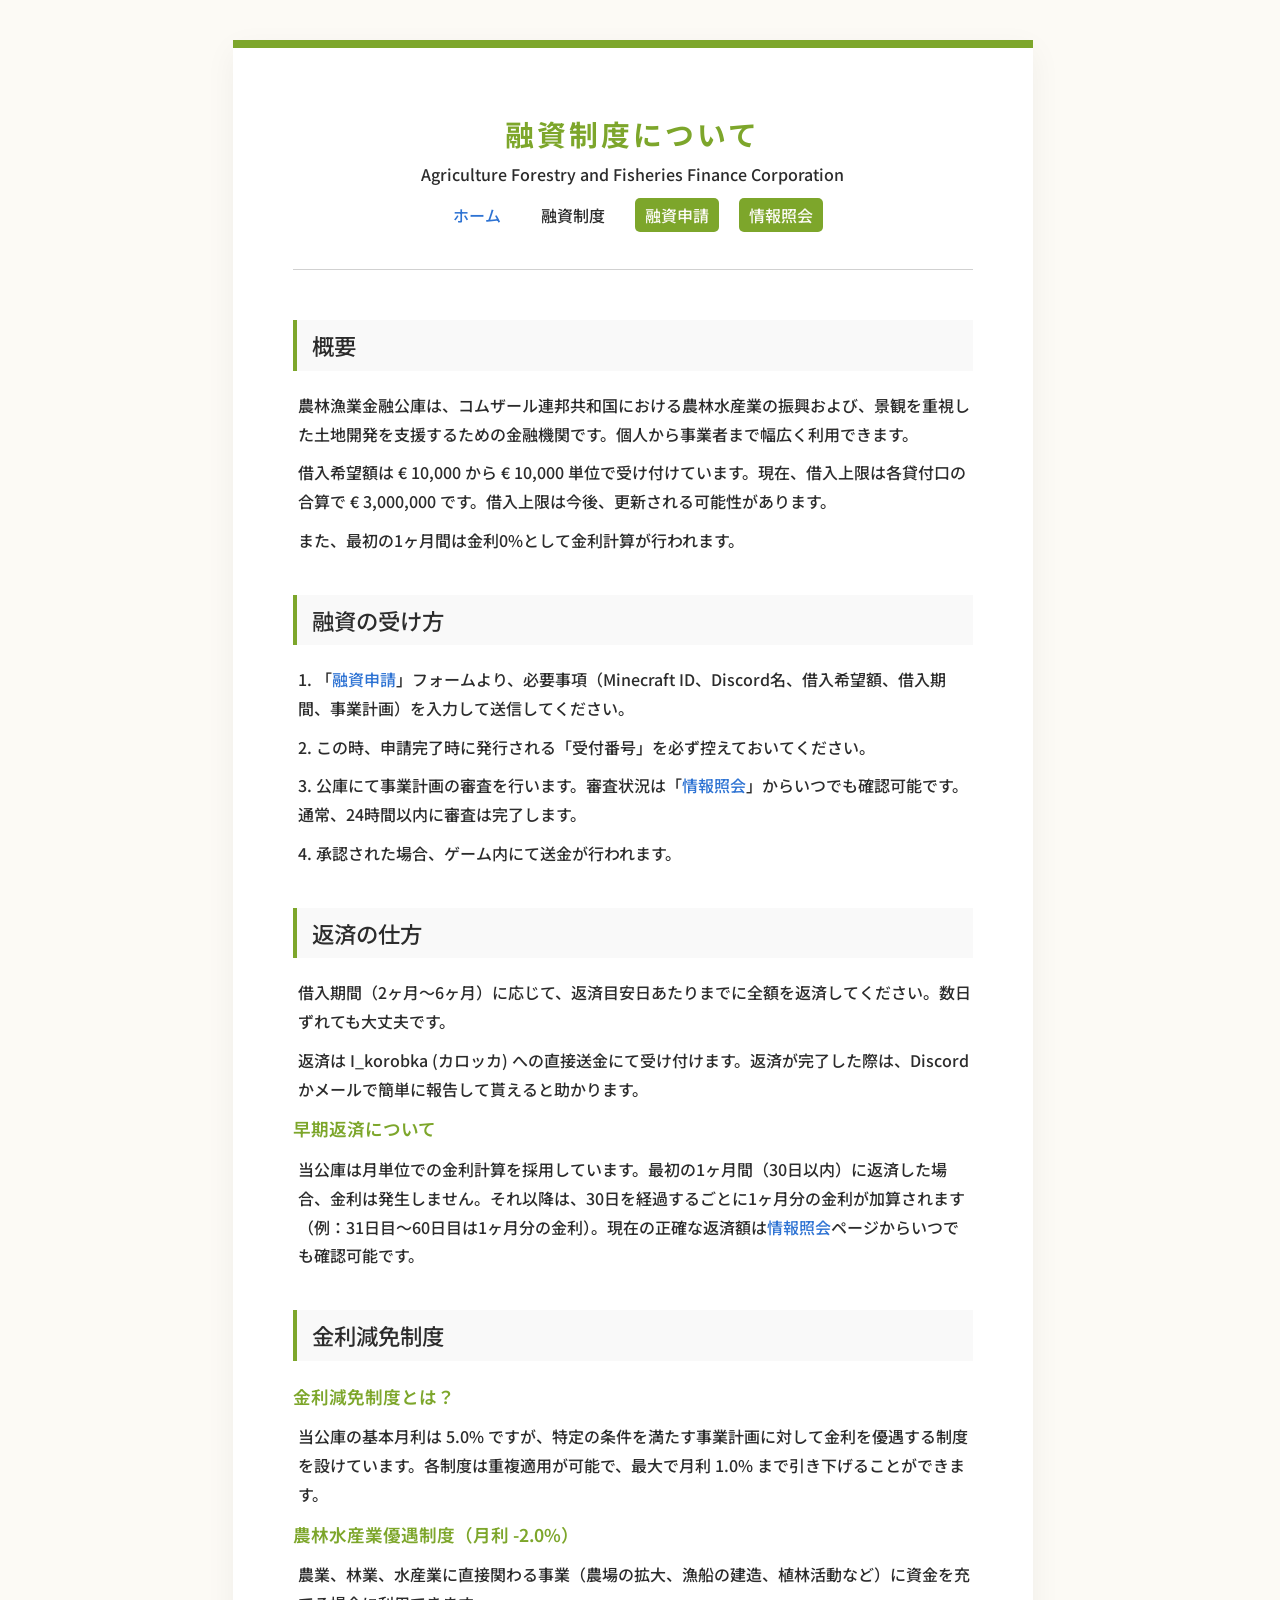
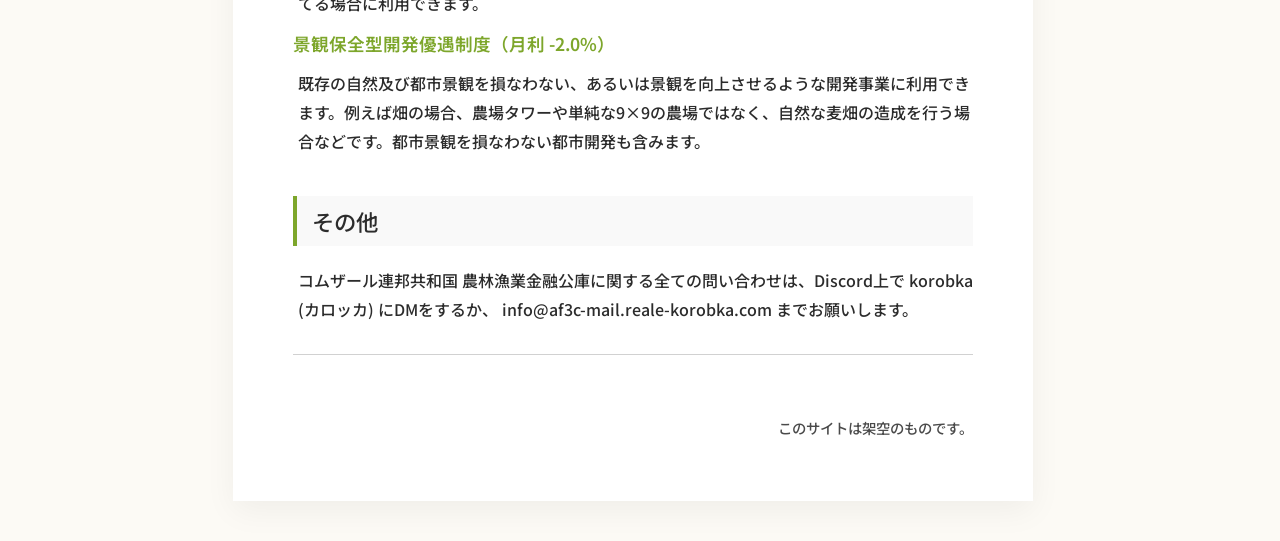
==== pages/description.html @ 3df58ecc "Add repaid status and early-repayment info Support marking loans as repaid and clarify early-repayme" ====
<!DOCTYPE html>
<html lang="ja">
<head>
	<meta charset="UTF-8">
	<meta name="viewport" content="width=device-width, initial-scale=1.0">

	<meta property="og:title" content="融資制度について">
	<meta property="og:description" content="農林漁業金融公庫の融資制度をゆっくり解説">
	<meta property="og:type" content="website">
	<meta property="og:url" content="https://af3c.reale-korobka.com/pages/description.html">
	<meta property="og:image" content="https://data.reale-korobka.com/images/AF3C_logo.png">
	<meta property="og:site_name" content="農林漁業金融公庫">

	<meta name="twitter:card" content="summary_large_image">
	<meta name="twitter:title" content="融資制度について">
	<meta name="twitter:description" content="農林漁業金融公庫の融資制度をゆっくり解説">
	<meta name="twitter:image" content="https://data.reale-korobka.com/images/AF3C_logo.png">
	<meta name="robots" content="noindex, nofollow">

	<link rel="stylesheet" href="../css/reset.css">
	<link rel="stylesheet" href="../css/style.css">
	<link rel="icon" href="https://data.reale-korobka.com/images/AF3C_favicon.png">
	<link rel="preconnect" href="https://fonts.googleapis.com">
	<link rel="preconnect" href="https://fonts.gstatic.com" crossorigin>
	<link href="https://fonts.googleapis.com/css2?family=Noto+Sans+JP:wght@100..900&display=swap" rel="stylesheet">
	<title>融資制度について</title>
</head>
<body>
	<main>
		<header>
			<h1>融資制度について</h1>
			<span class="subtitle">Agriculture Forestry and Fisheries Finance Corporation</span>
			<nav>
				<ul>
					<li><a href="../">ホーム</a></li>
					<li><a href="description.html" class="gerade">融資制度</a></li>
					<li><a href="financing.html" class="borrow">融資申請</a></li>
					<li><a href="inquiry.html" class="borrow">情報照会</a></li>
				</ul>
			</nav>
		</header>
		<article>
			<h2>概要</h2>
			<section>
				<p>農林漁業金融公庫は、コムザール連邦共和国における農林水産業の振興および、景観を重視した土地開発を支援するための金融機関です。個人から事業者まで幅広く利用できます。</p>
				<p>借入希望額は € 10,000 から € 10,000 単位で受け付けています。現在、借入上限は各貸付口の合算で € 3,000,000 です。借入上限は今後、更新される可能性があります。</p>
				<p>また、最初の1ヶ月間は金利0%として金利計算が行われます。</p>
			</section>

			<h2>融資の受け方</h2>
			<section>
				<p>1. 「<a href="financing.html">融資申請</a>」フォームより、必要事項（Minecraft ID、Discord名、借入希望額、借入期間、事業計画）を入力して送信してください。</p>
				<p>2. この時、申請完了時に発行される「受付番号」を必ず控えておいてください。</p>
				<p>3. 公庫にて事業計画の審査を行います。審査状況は「<a href="inquiry.html">情報照会</a>」からいつでも確認可能です。通常、24時間以内に審査は完了します。</p>
				<p>4. 承認された場合、ゲーム内にて送金が行われます。</p>
			</section>

			<h2>返済の仕方</h2>
			<section>
				<p>借入期間（2ヶ月〜6ヶ月）に応じて、返済目安日あたりまでに全額を返済してください。数日ずれても大丈夫です。</p>
				<p>返済は I_korobka (カロッカ) への直接送金にて受け付けます。返済が完了した際は、Discordかメールで簡単に報告して貰えると助かります。</p>
			</section>
			<section>
				<h3>早期返済について</h3>
				<p>当公庫は月単位での金利計算を採用しています。最初の1ヶ月間（30日以内）に返済した場合、金利は発生しません。それ以降は、30日を経過するごとに1ヶ月分の金利が加算されます（例：31日目〜60日目は1ヶ月分の金利）。現在の正確な返済額は<a href="inquiry.html">情報照会</a>ページからいつでも確認可能です。</p>
			</section>

			<h2>金利減免制度</h2>
			<section id="packs">
				<h3>金利減免制度とは？</h3>
				<p>当公庫の基本月利は 5.0% ですが、特定の条件を満たす事業計画に対して金利を優遇する制度を設けています。各制度は重複適用が可能で、最大で月利 1.0% まで引き下げることができます。</p>
			</section>
			<section id="packA">
				<h3>農林水産業優遇制度（月利 -2.0%）</h3>
				<p>農業、林業、水産業に直接関わる事業（農場の拡大、漁船の建造、植林活動など）に資金を充てる場合に利用できます。</p>
			</section>
			<section id="packB">
				<h3>景観保全型開発優遇制度（月利 -2.0%）</h3>
				<p>既存の自然及び都市景観を損なわない、あるいは景観を向上させるような開発事業に利用できます。例えば畑の場合、農場タワーや単純な9×9の農場ではなく、自然な麦畑の造成を行う場合などです。都市景観を損なわない都市開発も含みます。</p>
			</section>

			<h2>その他</h2>
			<section>
				<p>コムザール連邦共和国 農林漁業金融公庫に関する全ての問い合わせは、Discord上で korobka (カロッカ) にDMをするか、 info@af3c-mail.reale-korobka.com までお願いします。</p>
			</section>
		</article>
		<footer>
			このサイトは架空のものです。
		</footer>
	</main>
</body>
---- css/style.css ----
/*
..######...########.##....##.########.########.....###....##......
.##....##..##.......###...##.##.......##.....##...##.##...##......
.##........##.......####..##.##.......##.....##..##...##..##......
.##...####.######...##.##.##.######...########..##.....##.##......
.##....##..##.......##..####.##.......##...##...#########.##......
.##....##..##.......##...###.##.......##....##..##.....##.##......
..######...########.##....##.########.##.....##.##.....##.########
*/

:root {
	--bg-color: #fcfaf5;
	--main-green: #7da62b;
	--text-color: #2c2c2c;
	--link-color: #2e73d3;
	--accent-color: #4a4a4a;
	--border-color: #d1d1d1;
	--danger-color: #ff4d4d;
}

html {
	scroll-behavior: smooth;
	scrollbar-gutter: stable;
}

body {
	background-color: var(--bg-color);
	color: var(--text-color);
	font-family: 'Noto Sans JP', sans-serif;
	line-height: 1.8;
	margin: 0;
	padding: 40px 20px;
	display: flex;
	justify-content: center;
	font-weight: 500;
}

main {
	max-width: 800px;
	width: 100%;
	background: #ffffff;
	padding: 60px;
	box-shadow: 0 10px 30px rgba(0,0,0,0.05);
	border-top: 8px solid var(--main-green);
}

header {
	text-align: center;
	margin-bottom: 50px;
	border-bottom: 1px solid var(--border-color);
	padding-bottom: 30px;
}
header nav ul {
	display: flex;
	justify-content: center;
	padding: 12px 0px 10px;
	position: relative;
}
header nav ul li {
	margin: 0 10px;
}
header nav ul li a {
	padding: 5px 10px;
	border-radius: 5px;
}
header nav ul li a.gerade {
	color: var(--text-color);
}
header nav ul li a.gerade:hover {
	color: var(--text-color);
	text-decoration: none;
}
header nav ul li a.borrow {
	color: var(--bg-color);
	background-color: var(--main-green);
}
header nav ul li a.borrow:hover {
	color: var(--bg-color);
	text-decoration: none;
}
footer {
	margin-top: 60px;
	text-align: right;
	font-size: 0.9rem;
	color: var(--accent-color);
}

h1 {
	font-size: 1.8rem;
	font-weight: 700;
	letter-spacing: 0.1em;
	margin: 0;
	color: var(--main-green);
}


a {
	color: var(--link-color);
}
a:hover {
	text-decoration: underline;
}

img {
	border-radius: 4px;
	width: 100%;
	height: auto;
	display: block;
	border: var(--text-color) 1px;
	margin: 10px 0;
}

article {
	border-bottom: 1px solid var(--border-color);
	padding-bottom: 20px;
	margin-bottom: 50px;
}

article h2 {
	font-size: 1.4rem;
	border-left: 4px solid var(--main-green);
	padding-left: 15px;
	margin-top: 40px;
	margin-bottom: 20px;
	background-color: #f9f9f9;
	padding-top: 5px;
	padding-bottom: 5px;
}

article h3 {
	font-size: 1.1rem;
	font-weight: 600;
	margin-bottom: 10px;
	color: var(--main-green);
}

article p {
	margin: 0 0 10px 0;
	padding-left: 5px;
}

.features {
	display: grid;
	grid-template-columns: repeat(auto-fit, minmax(200px, 1fr));
	gap: 20px;
	margin: 20px 0;
	text-align: center;
}

.feature-card {
	padding: 20px;
	border: 1px solid var(--border-color);
	border-top: 4px solid var(--main-green);
	background-color: #fcfaf5;

	display: flex;
	flex-direction: column;
}

.feature-card h3 {
	color: var(--main-green);
	font-weight: 700;
	margin-bottom: 10px;
	font-size: 1.1rem;
}

.feature-card p {
	font-size: 0.85rem;
	line-height: 1.6;
	color: var(--text-color);
	margin-bottom: 10px;
}

.feature-card img {
	width: 100%;
	height: 200px;
	object-fit: cover;
	margin-top: auto;
}

.text-center { text-align: center; }
.mt-15 { margin-top: 15px; }
.mt-20 { margin-top: 20px; }
.mt-30 { margin-top: 30px; }

.btn-primary-action {
	display: inline-block;
	padding: 12px 25px;
	background-color: var(--accent-color);
	color: white;
	text-decoration: none;
	border-radius: 4px;
	font-weight: bold;
	transition: opacity 0.2s;
}
.btn-primary-action:hover {
	opacity: 0.8;
	text-decoration: none;
}

.discord-btn-large {
	padding: 15px 30px;
	font-size: 1.1rem;
	background-color: #5865F2;
	color: white;
	border: none;
	border-radius: 4px;
	cursor: pointer;
	font-weight: bold;
	transition: background-color 0.2s, transform 0.1s;
}
.discord-btn-large:hover {
	background-color: #4752c4;
}

.loading-box {
	text-align: center;
	padding: 20px;
	font-weight: bold;
}

.loan-card {
	margin-bottom: 25px;
	padding: 0;
	border-radius: 12px;
	text-align: left;
	background: #ffffff;
	border: 1px solid var(--border-color);
	box-shadow: 0 4px 12px rgba(0,0,0,0.05);
	overflow: hidden;
	transition: transform 0.2s ease;
}

.loan-card:hover {
	transform: translateY(-2px);
	box-shadow: 0 6px 16px rgba(0,0,0,0.08);
}

.loan-card.status-approved { border-left: 6px solid #4caf50; }
.loan-card.status-pending  { border-left: 6px solid #ffb300; }
.loan-card.status-rejected { border-left: 6px solid #f44336; }

.loan-card-header {
	padding: 15px 20px;
	background: #fcfcfc;
	border-bottom: 1px solid #eee;
	display: flex;
	justify-content: space-between;
	align-items: center;
	font-weight: bold;
}

.status-badge {
	padding: 4px 12px;
	border-radius: 20px;
	font-size: 0.8rem;
	color: #fff;
}
.status-approved .status-badge { background-color: #4caf50; }
.status-pending .status-badge  { background-color: #ffb300; }
.status-rejected .status-badge { background-color: #f44336; }

.loan-card-no {
	font-family: monospace;
	color: #666;
	font-size: 0.85rem;
}

.loan-card-body {
	padding: 20px;
}

.loan-card-grid {
	display: grid;
	grid-template-columns: repeat(auto-fit, minmax(130px, 1fr));
	gap: 15px;
	margin-bottom: 15px;
}

.loan-card-item {
	margin: 0;
}

.loan-card-item strong {
	display: block;
	font-size: 0.75rem;
	color: #888;
	text-transform: uppercase;
	margin-bottom: 4px;
}

.loan-card-value {
	font-size: 1.1rem;
	font-weight: 700;
	color: var(--text-color);
}

.loan-card-value.amount { color: var(--main-green); }
.loan-card-value.total { color: #a52a2a; }

.loan-card-plan {
	margin-top: 15px;
	padding-top: 15px;
	border-top: 1px dashed #eee;
	font-size: 0.85rem;
	color: #555;
	line-height: 1.6;
}

.loan-card-plan strong {
	color: var(--text-color);
}

.status-approved, .status-pending, .status-rejected, .status-none {
	padding: 20px;
	border-radius: 8px;
	text-align: left;
}

.status-none {
	text-align: center;
}

.loan-card.status-repaid { border-left: 6px solid #2196f3; }
.status-repaid .status-badge { background-color: #2196f3; }
.status-repaid {
	background: #e3f2fd;
	border: 2px solid #2196f3;
	color: #1565c0;
}

/*
.########..#######..########..##.....##
.##.......##.....##.##.....##.###...###
.##.......##.....##.##.....##.####.####
.######...##.....##.########..##.###.##
.##.......##.....##.##...##...##.....##
.##.......##.....##.##....##..##.....##
.##........#######..##.....##.##.....##
*/

#koko-form {
	margin-top: 30px;
	padding: 30px;
	border: 1px solid var(--border-color);
	background-color: #f9fbf2;
	border-radius: 8px;
}

#koko-form h2 {
	font-size: 1.4rem;
	color: var(--main-green);
	margin-bottom: 25px;
	text-align: center;
	border-bottom: 2px solid var(--main-green);
	padding-bottom: 10px;
}

.form-group {
	margin-bottom: 20px;
}

.form-group label {
	display: block;
	font-weight: 700;
	margin-bottom: 8px;
	font-size: 0.95rem;
}

#loanForm input:not([type="checkbox"]),
#loanForm select,
#loanForm textarea {
	width: 100%;
	padding: 12px;
	border: 1px solid var(--border-color);
	border-radius: 4px;
	box-sizing: border-box;
	font-family: inherit;
	font-size: 1rem;
	transition: border-color 0.2s;
	display: block;
}

.checkbox-group label {
	display: flex;
	align-items: center;
	gap: 10px;
	cursor: pointer;
	margin-bottom: 10px;
	font-weight: 500;
	background: none;
	padding: 0;
}

.checkbox-group input[type="checkbox"] {
	width: 18px;
	height: 18px;
	margin: 0;
	cursor: pointer;
}

#loanForm input:focus,
#loanForm select:focus,
#loanForm textarea:focus {
	outline: none;
	border-color: var(--main-green);
	box-shadow: 0 0 0 3px rgba(125, 166, 43, 0.1);
}

#loanForm textarea {
	height: 150px;
	resize: vertical;
}

#loanForm button {
	width: 100%;
	padding: 15px;
	background-color: var(--main-green);
	color: white;
	border: none;
	border-radius: 4px;
	font-size: 1.1rem;
	font-weight: 700;
	cursor: pointer;
	transition: background-color 0.2s, transform 0.1s;
}

#loanForm button:hover {
	background-color: #6a8e24;
}

#loanForm button:active {
	transform: translateY(1px);
}

#loanForm button:disabled {
	background-color: #ccc;
	cursor: not-allowed;
}

#repayment-preview {
	background: #fff;
	border: 2px dashed var(--main-green);
	padding: 20px;
	margin-bottom: 25px;
	border-radius: 4px;
}

#repayment-preview p {
	margin: 5px 0;
	font-size: 0.9rem;
	color: var(--accent-color);
}

#repayment-preview span {
	font-weight: 700;
	color: var(--text-color);
}

.total-amount {
	margin-top: 10px;
	font-size: 1.2rem;
	font-weight: 700;
	color: #a52a2a;
	border-top: 1px solid var(--border-color);
	padding-top: 10px;
}

.checkbox-group {
	background: #f0f4e8;
	padding: 10px;
	border-radius: 4px;
	font-size: 0.9rem;
}

#submit-success {
	display: none;
	margin-top: 20px;
	padding: 20px;
	border: 2px solid var(--main-green);
	background: #f0f4e8;
	border-radius: 8px;
	text-align: center;
}

#submit-success h3 {
	color: var(--main-green);
	font-weight: bold;
	margin-bottom: 10px;
}

#submit-success p {
	font-size: 0.9rem;
	margin-bottom: 10px;
}

#result-no {
	font-size: 1.5rem;
	font-weight: bold;
	color: #333;
	background: #fff;
	padding: 10px;
	border-radius: 4px;
	margin-bottom: 15px;
	border: 1px solid var(--border-color);
}

.copy-btn {
	padding: 8px 15px;
	font-size: 0.9rem;
	background: #666;
	color: #fff;
	border: none;
	border-radius: 4px;
	cursor: pointer;
	margin-bottom: 15px;
}

input:invalid:not(:placeholder-shown),
textarea:invalid:not(:placeholder-shown),
select:invalid:not(:placeholder-shown) {
	border: 2px solid var(--danger-color);
	background-color: #fff5f5;
}

.show-errors input:invalid,
.show-errors textarea:invalid {
	border: 2px solid var(--danger-color);
}

.error-text {
	color: var(--danger-color);
	font-size: 0.85rem;
	margin-top: 5px;
	font-weight: bold;
	display: none;
}

input:invalid:not(:placeholder-shown) ~ .error-text {
	display: block;
}

.form-group label span.note {
	font-size: 0.85rem;
	font-weight: normal;
	color: #666;
}

#repayment-preview span.note {
	font-size: 0.85rem;
	font-weight: normal;
	color: #666;
}

#loanForm #discord-login-section p {
	font-size: 0.9rem;
	margin-bottom: 10px;
}

#loanForm #discordLoginBtn {
	padding: 10px 20px;
	background-color: #5865F2;
	font-size: 1rem;
	width: auto;
}

#loanForm #discordLoginBtn:hover {
	background-color: #4752c4;
}

#discord-info-section {
	display: none;
}

#display-discord-name {
	font-weight: bold;
	color: #5865F2;
}

/*
.####.##....##..#######..##.....##.####.########..##....##
..##..###...##.##.....##.##.....##..##..##.....##..##..##.
..##..####..##.##.....##.##.....##..##..##.....##...####..
..##..##.##.##.##.....##.##.....##..##..########.....##...
..##..##..####.##..##.##.##.....##..##..##...##......##...
..##..##...###.##....##..##.....##..##..##....##.....##...
.####.##....##..#####.##..#######..####.##.....##....##...
*/

#status-check {
	margin-top: 50px;
	padding: 30px;
	background: #fff;
	border: 2px solid var(--border-color);
	border-radius: 8px;
}

#status-check h2 {
	color: var(--accent-color);
	text-align: center;
	border-bottom: 2px solid var(--border-color);
	padding-bottom: 10px;
}

#status-check p {
	text-align: center;
	font-size: 0.9rem;
	margin-bottom: 20px;
}

.status-form-group {
	display: flex;
	gap: 10px;
	justify-content: center;
	margin-bottom: 20px;
}

#checkNo {
	padding: 10px;
	width: 60%;
	font-size: 1rem;
	border: 1px solid #ccc;
	border-radius: 4px;
}

.status-btn {
	padding: 10px 20px;
	background: var(--accent-color);
	color: #fff;
	border: none;
	border-radius: 4px;
	cursor: pointer;
	font-weight: bold;
}

#status-result {
	display: none;
	padding: 15px;
	border-radius: 4px;
	text-align: center;
	font-weight: bold;
	font-size: 1.1rem;
}

.status-detail {
	font-size: 0.9rem;
	font-weight: normal;
}

.status-approved {
	background: #e8f5e9;
	border: 2px solid #4caf50;
	color: #2e7d32;
}

.status-pending {
	background: #fff8e1;
	border: 2px solid #ffb300;
	color: #ff8f00;
}

.status-rejected {
	background: #ffebee;
	border: 2px solid #f44336;
	color: #c62828;
}

.status-none {
	background: #f5f5f5;
	border: 2px solid #9e9e9e;
	color: #616161;
}

/*
.##.....##.########.########..####....###...
.###...###.##.......##.....##..##....##.##..
.####.####.##.......##.....##..##...##...##.
.##.###.##.######...##.....##..##..##.....##
.##.....##.##.......##.....##..##..#########
.##.....##.##.......##.....##..##..##.....##
.##.....##.########.########..####.##.....##
*/

@media (max-width: 768px) {
	body {
		padding: 20px 10px;
	}
	main {
		padding: 40px 20px;
	}
	.status-form-group {
		flex-direction: column;
		align-items: stretch;
	}
	#checkNo {
		width: 100%;
		margin-bottom: 5px;
	}
}

@media (max-width: 480px) {
	body {
		padding: 0;
	}
	main {
		padding: 30px 15px;
		border-top-width: 5px;
		border-radius: 0;
		box-shadow: none;
	}

	h1 {
		font-size: 1.3rem;
	}
	header .subtitle {
		font-size: 0.65rem;
		display: block;
		line-height: 1.2;
		margin-top: 5px;
	}

	header nav ul {
		display: grid;
		grid-template-columns: 1fr 1fr;
		gap: 8px;
		padding: 15px 0 0;
	}
	header nav ul li {
		margin: 0;
	}
	header nav ul li a {
		padding: 10px 5px;
		background: #f9f9f9;
		border-radius: 6px;
		display: block;
		text-align: center;
		font-size: 0.85rem;
		border: 1px solid var(--border-color);
	}
	header nav ul li a.borrow {
		border: 1px solid var(--main-green);
	}

	article h2, #koko-form h2 {
		font-size: 1.2rem;
	}
	article h3 {
		font-size: 1rem;
	}

	#koko-form {
		padding: 20px 15px;
		margin-top: 20px;
	}
	#loanForm input:not([type="checkbox"]),
	#loanForm select,
	#loanForm textarea {
		padding: 10px;
		font-size: 16px;
	}

	.checkbox-group label {
		align-items: flex-start;
	}
	.checkbox-group input[type="checkbox"] {
		margin-top: 4px;
	}

	#repayment-preview {
		padding: 15px;
	}
	#loanForm button {
		padding: 15px;
		font-size: 1rem;
	}

	#status-check {
		padding: 20px 15px;
		margin-top: 30px;
	}
}
@media (max-width: 768px) {
	main {
		padding: 40px 20px;
	}

	.loan-card-header {
		flex-direction: column;
		align-items: flex-start;
		gap: 8px;
	}

	.loan-card-no {
		font-size: 0.75rem;
		margin-top: 0;
	}
}

@media (max-width: 480px) {
	main {
		padding: 25px 12px;
	}

	h1 {
		font-size: 1.2rem;
	}

	.discord-btn-large, #loanForm button {
		padding: 12px 15px;
		font-size: 0.95rem;
		width: 100%;
	}

	#status-check {
		padding: 15px 10px;
	}

	.loan-card-grid {
		grid-template-columns: 1fr;
		gap: 10px;
	}

	.loan-card-item strong {
		font-size: 0.7rem;
	}

	.loan-card-value {
		font-size: 1rem;
	}

	.loan-card-plan {
		word-break: break-all;
	}
}
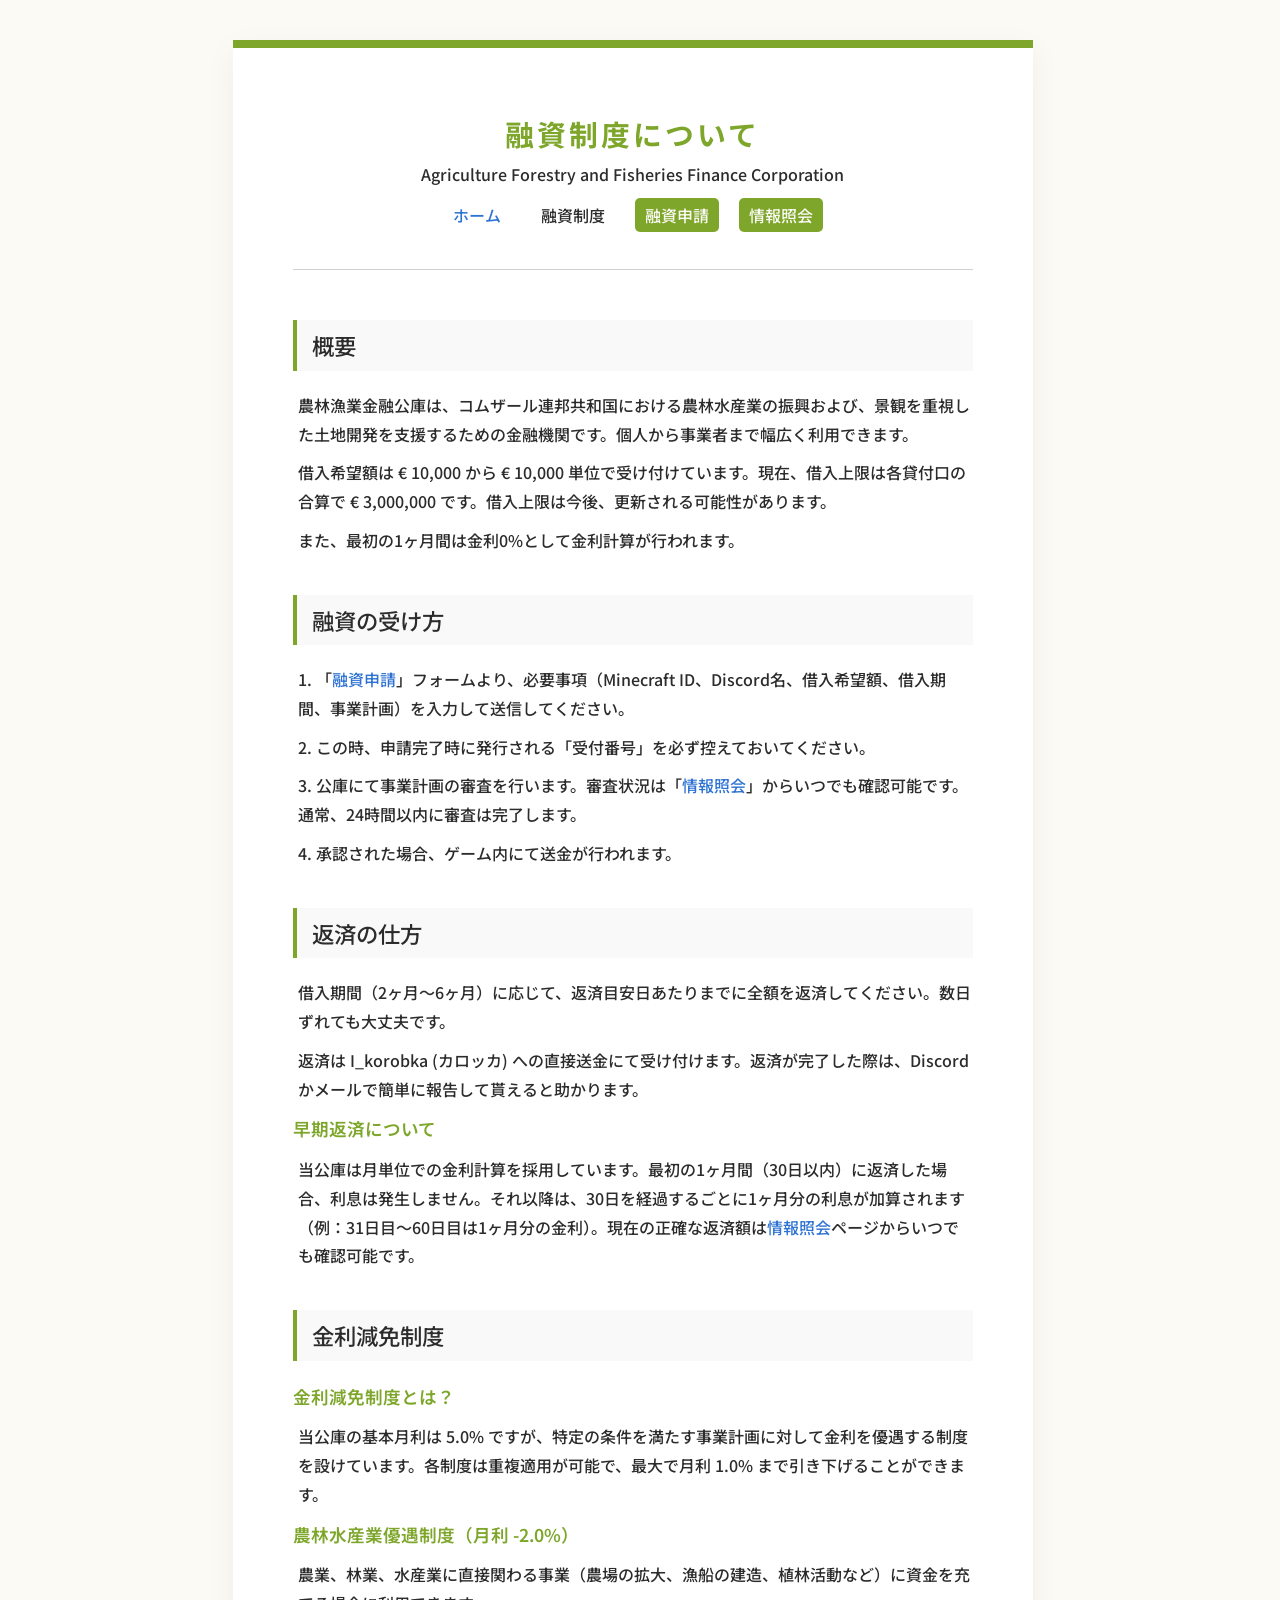
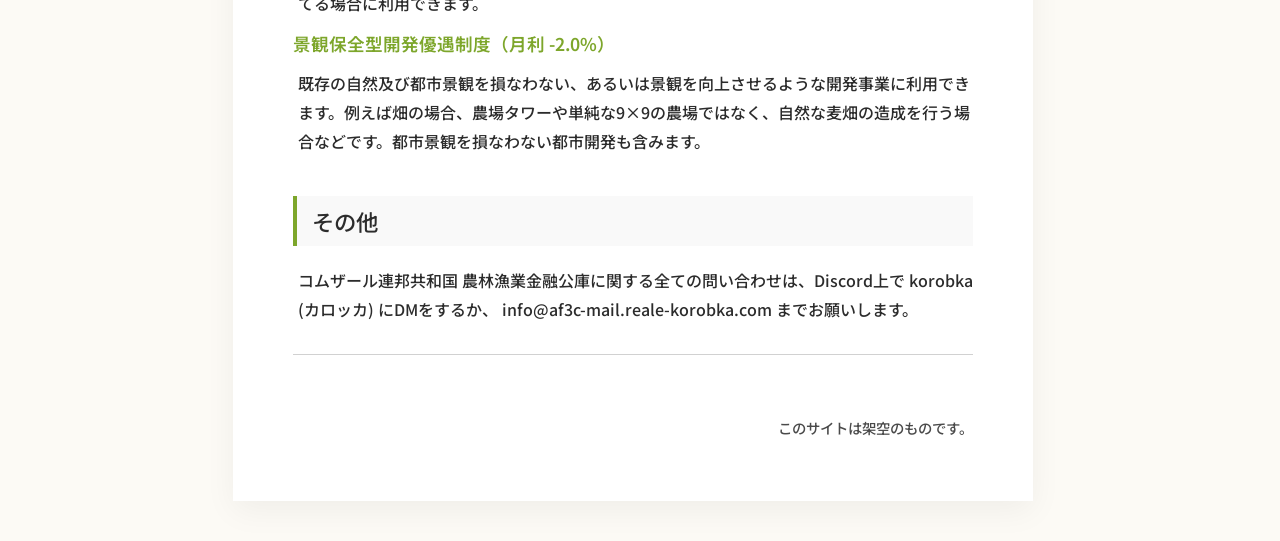
==== commit 843a3024: "Update description.html" ====
--- a/pages/description.html
+++ b/pages/description.html
@@ -62,7 +62,7 @@
 			</section>
 			<section>
 				<h3>早期返済について</h3>
-				<p>当公庫は月単位での金利計算を採用しています。最初の1ヶ月間（30日以内）に返済した場合、金利は発生しません。それ以降は、30日を経過するごとに1ヶ月分の金利が加算されます（例：31日目〜60日目は1ヶ月分の金利）。現在の正確な返済額は<a href="inquiry.html">情報照会</a>ページからいつでも確認可能です。</p>
+				<p>当公庫は月単位での金利計算を採用しています。最初の1ヶ月間（30日以内）に返済した場合、利息は発生しません。それ以降は、30日を経過するごとに1ヶ月分の利息が加算されます（例：31日目〜60日目は1ヶ月分の金利）。現在の正確な返済額は<a href="inquiry.html">情報照会</a>ページからいつでも確認可能です。</p>
 			</section>
 
 			<h2>金利減免制度</h2>
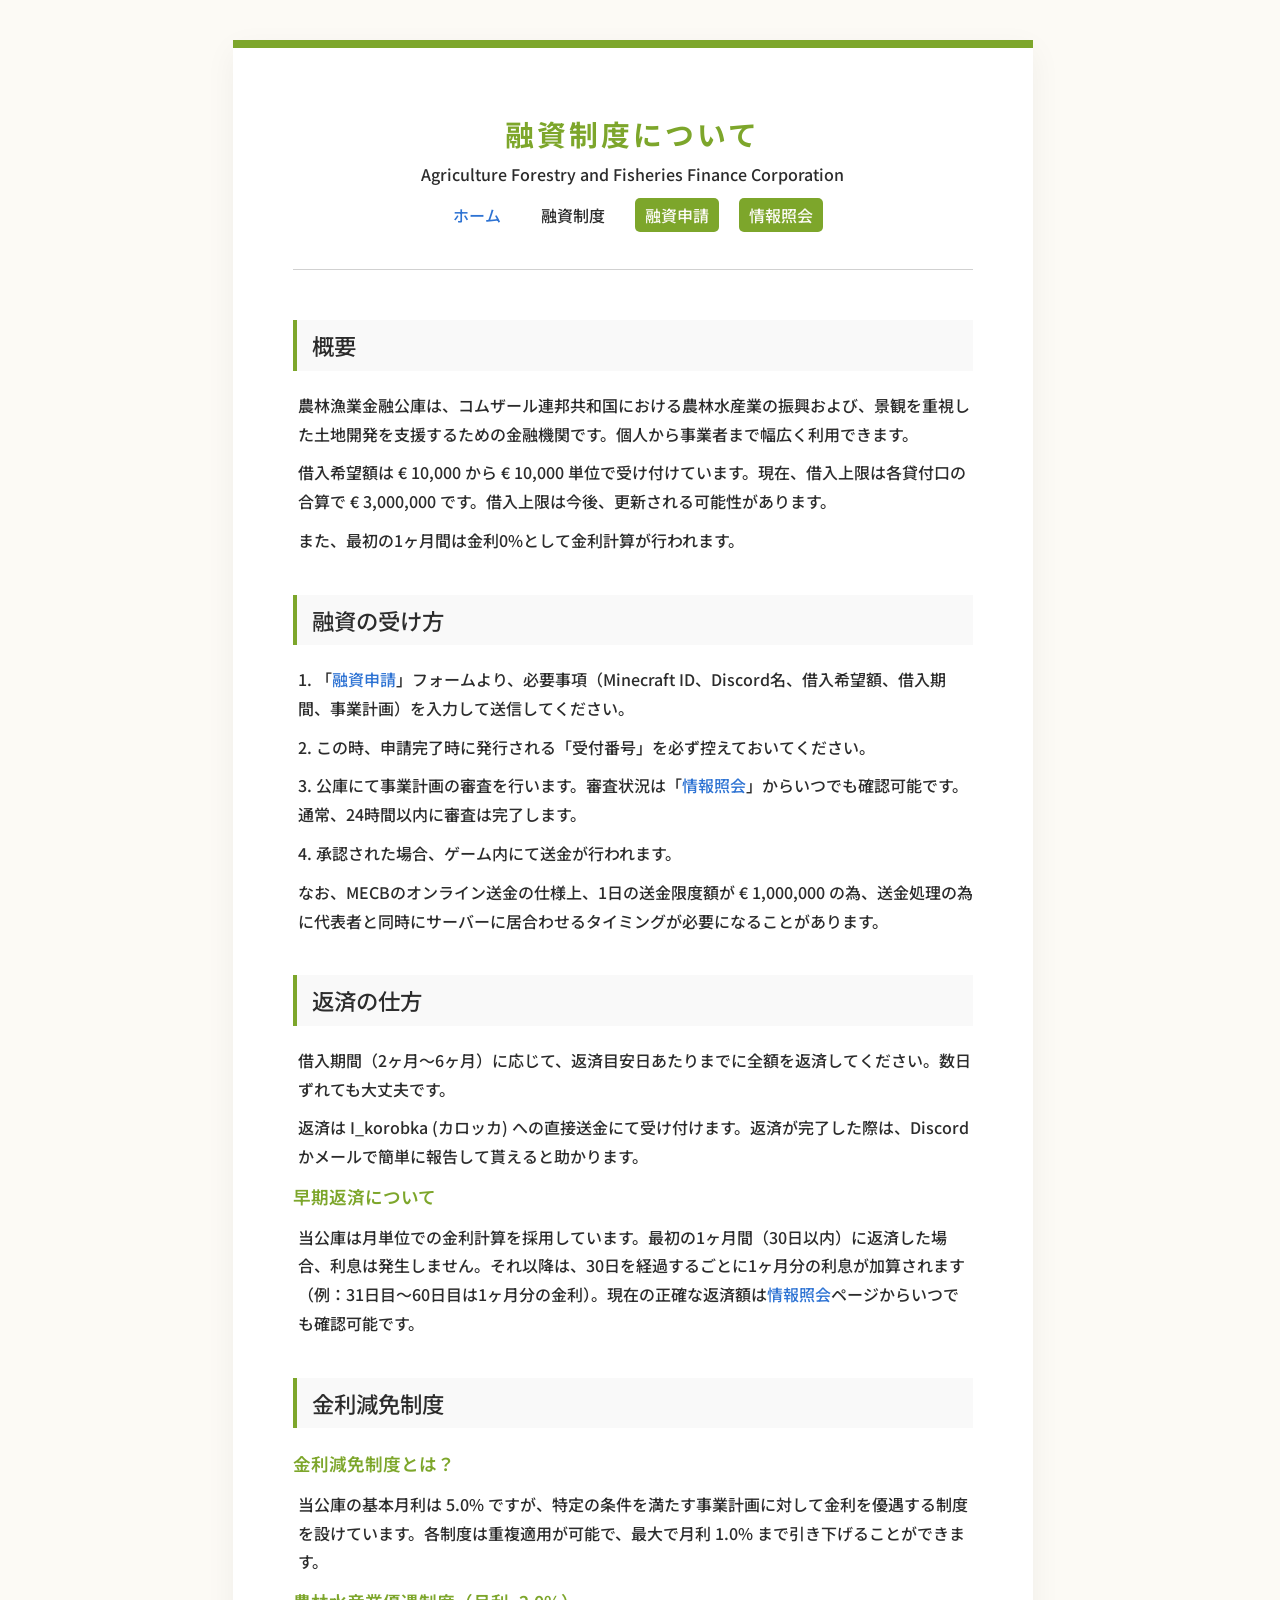
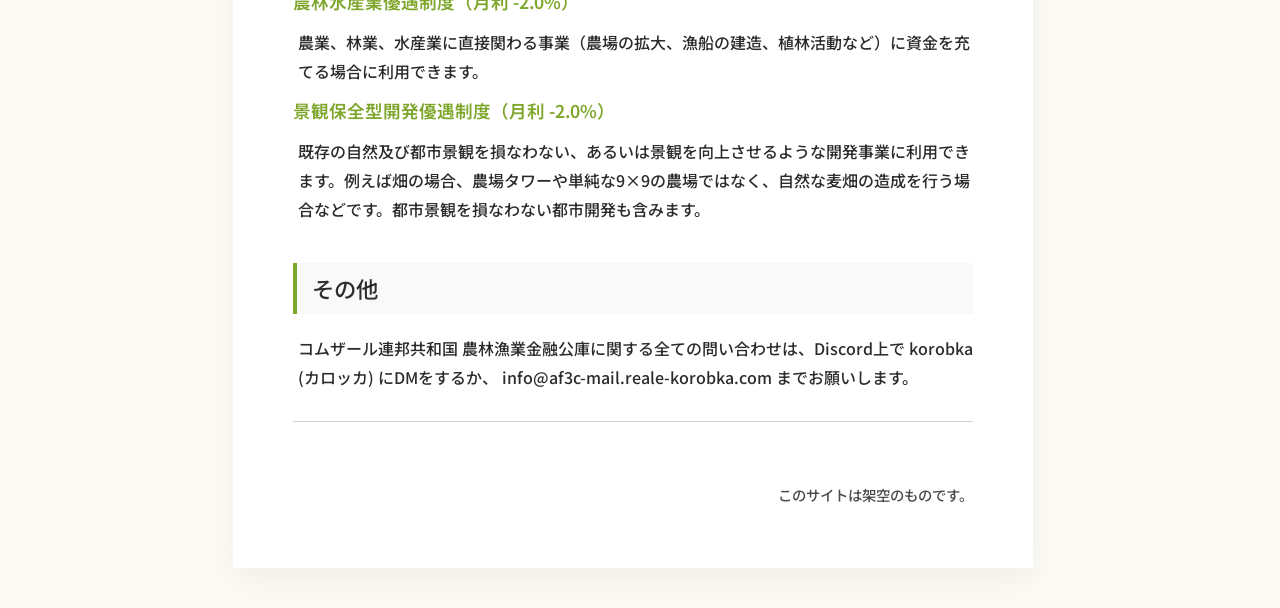
==== commit 46af29fe: "Add note about transfer timing and limits Add user notices about MECB online transfer constraints. p" ====
--- a/pages/description.html
+++ b/pages/description.html
@@ -53,6 +53,7 @@
 				<p>2. この時、申請完了時に発行される「受付番号」を必ず控えておいてください。</p>
 				<p>3. 公庫にて事業計画の審査を行います。審査状況は「<a href="inquiry.html">情報照会</a>」からいつでも確認可能です。通常、24時間以内に審査は完了します。</p>
 				<p>4. 承認された場合、ゲーム内にて送金が行われます。</p>
+				<p>なお、MECBのオンライン送金の仕様上、1日の送金限度額が € 1,000,000 の為、送金処理の為に代表者と同時にサーバーに居合わせるタイミングが必要になることがあります。</p>
 			</section>
 
 			<h2>返済の仕方</h2>
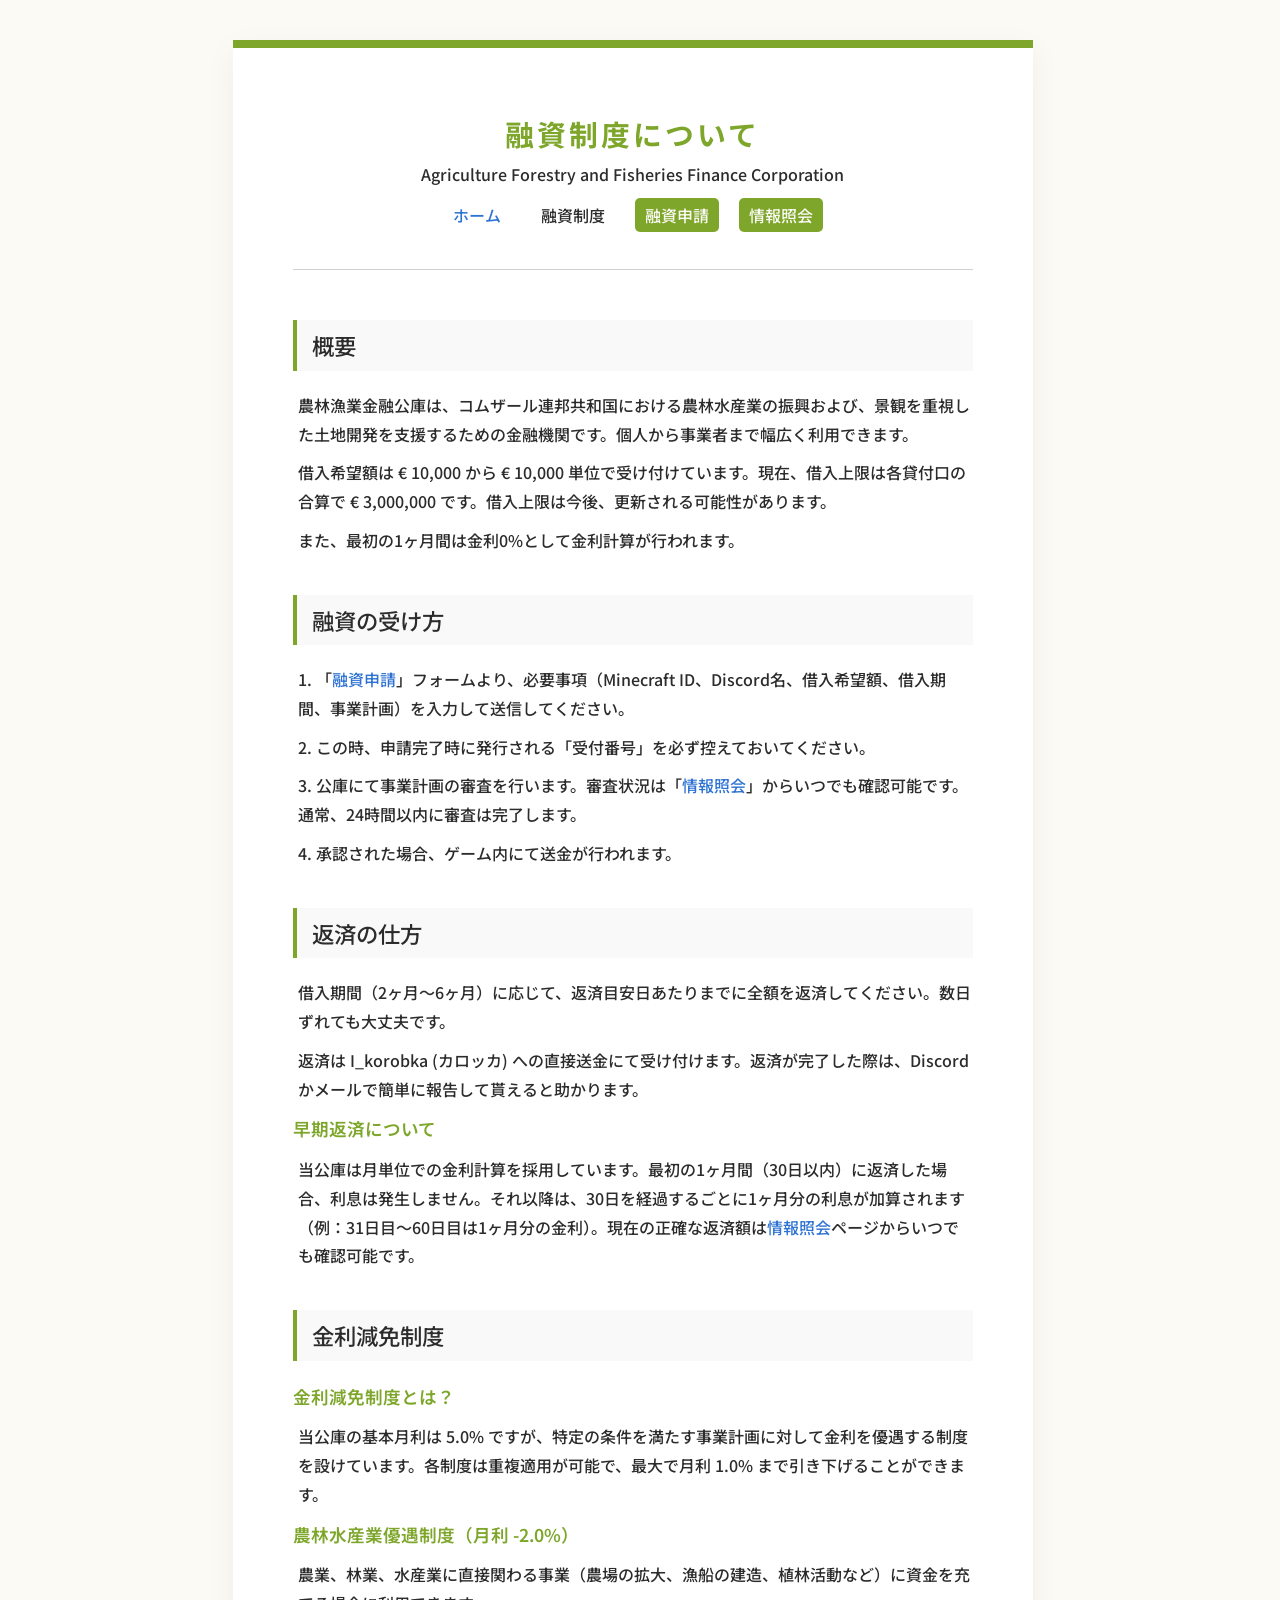
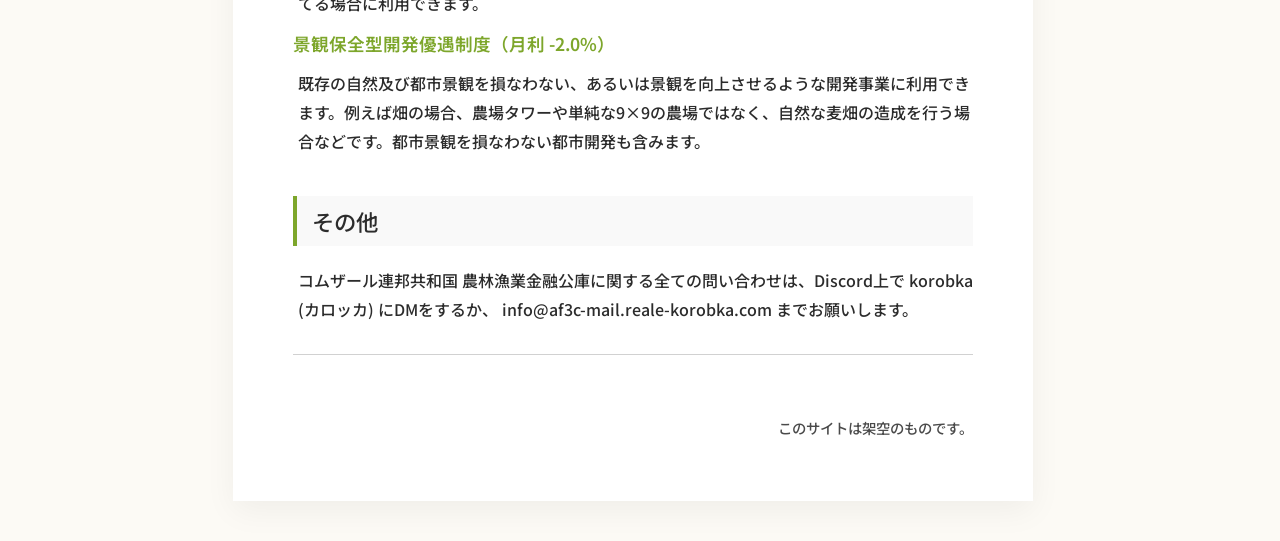
==== commit 537b137f: "Remove notice about representative being online Remove references that users and their representativ" ====
--- a/pages/description.html
+++ b/pages/description.html
@@ -53,7 +53,6 @@
 				<p>2. この時、申請完了時に発行される「受付番号」を必ず控えておいてください。</p>
 				<p>3. 公庫にて事業計画の審査を行います。審査状況は「<a href="inquiry.html">情報照会</a>」からいつでも確認可能です。通常、24時間以内に審査は完了します。</p>
 				<p>4. 承認された場合、ゲーム内にて送金が行われます。</p>
-				<p>なお、MECBのオンライン送金の仕様上、1日の送金限度額が € 1,000,000 の為、送金処理の為に代表者と同時にサーバーに居合わせるタイミングが必要になることがあります。</p>
 			</section>
 
 			<h2>返済の仕方</h2>
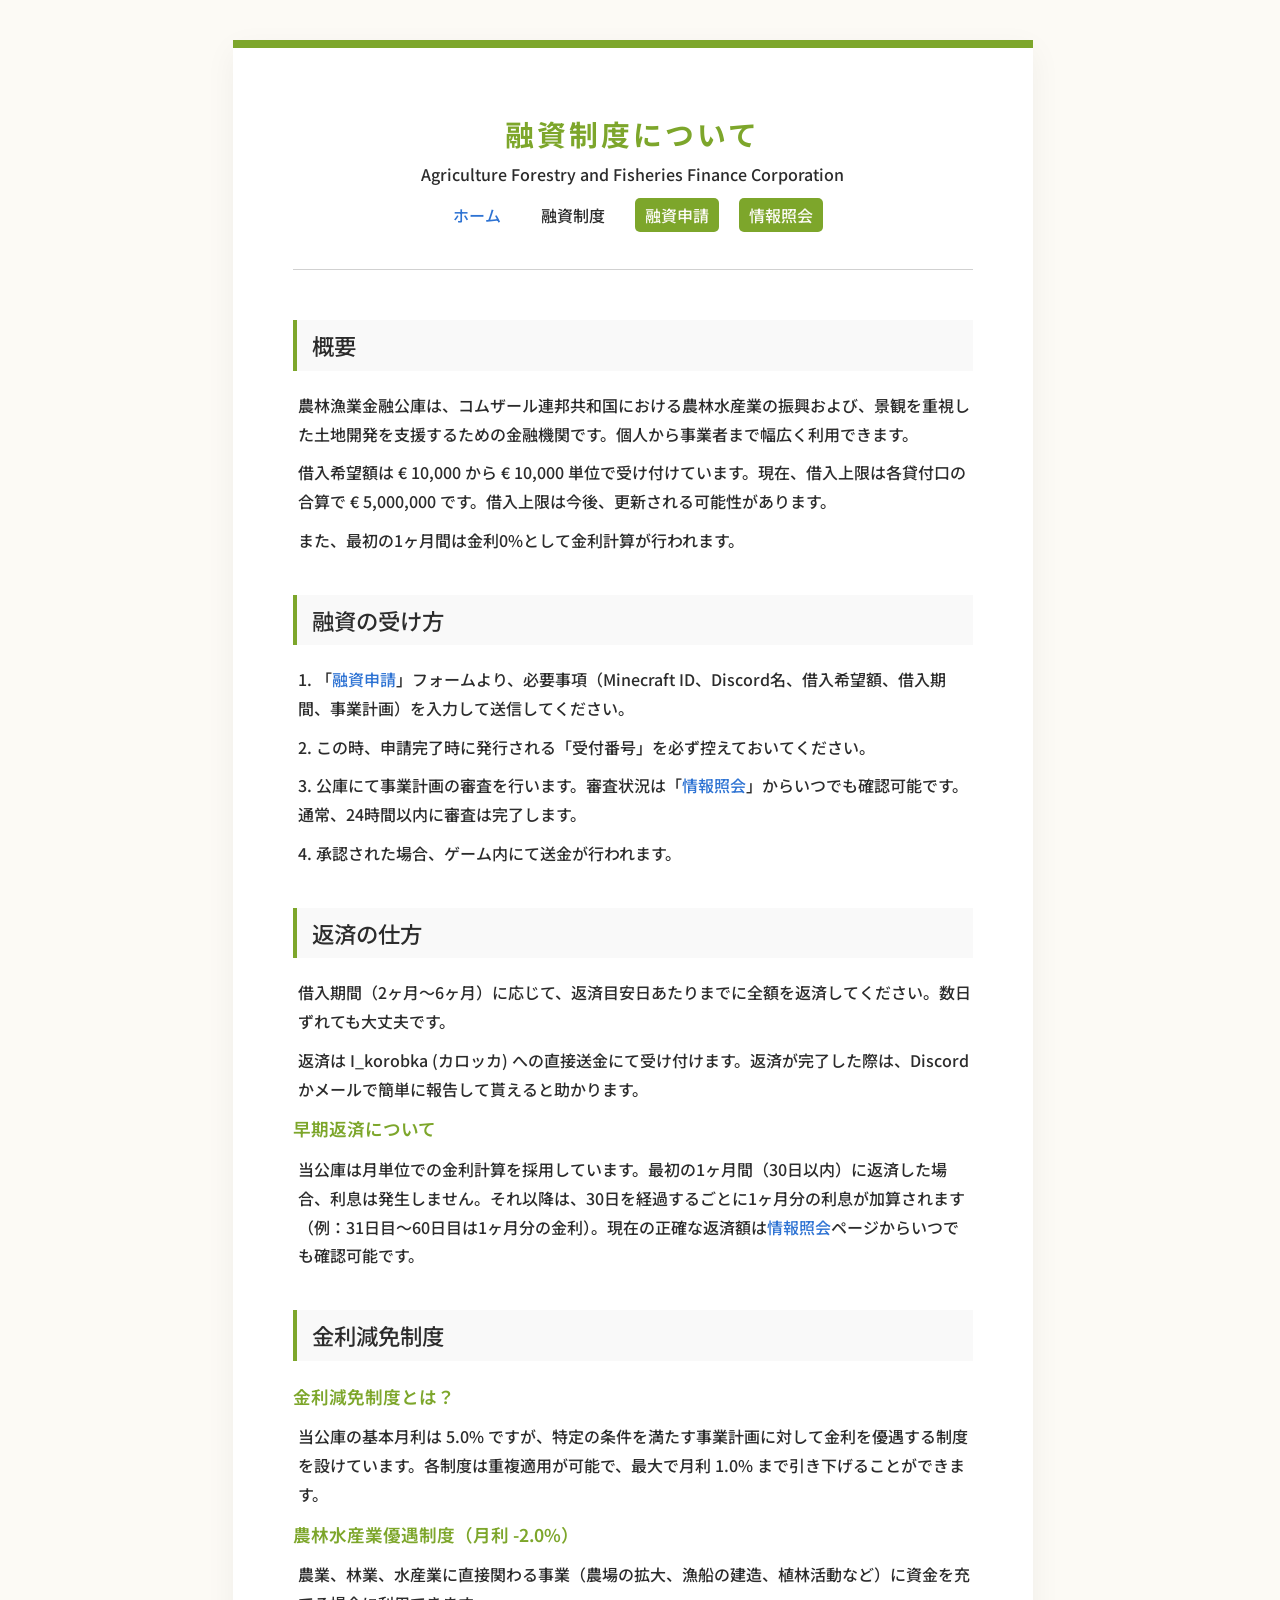
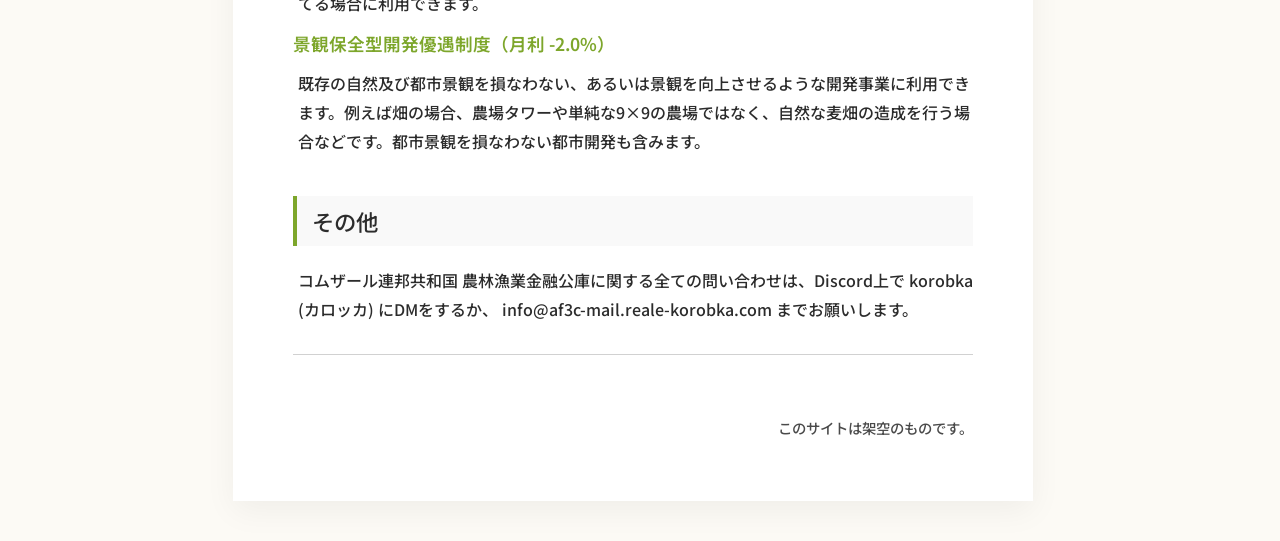
==== commit 5dac03ff: "Increase loan cap to €5,000,000 Update loan limit references and validation to reflect a new maximum" ====
--- a/pages/description.html
+++ b/pages/description.html
@@ -43,7 +43,7 @@
 			<h2>概要</h2>
 			<section>
 				<p>農林漁業金融公庫は、コムザール連邦共和国における農林水産業の振興および、景観を重視した土地開発を支援するための金融機関です。個人から事業者まで幅広く利用できます。</p>
-				<p>借入希望額は € 10,000 から € 10,000 単位で受け付けています。現在、借入上限は各貸付口の合算で € 3,000,000 です。借入上限は今後、更新される可能性があります。</p>
+				<p>借入希望額は € 10,000 から € 10,000 単位で受け付けています。現在、借入上限は各貸付口の合算で € 5,000,000 です。借入上限は今後、更新される可能性があります。</p>
 				<p>また、最初の1ヶ月間は金利0%として金利計算が行われます。</p>
 			</section>
 
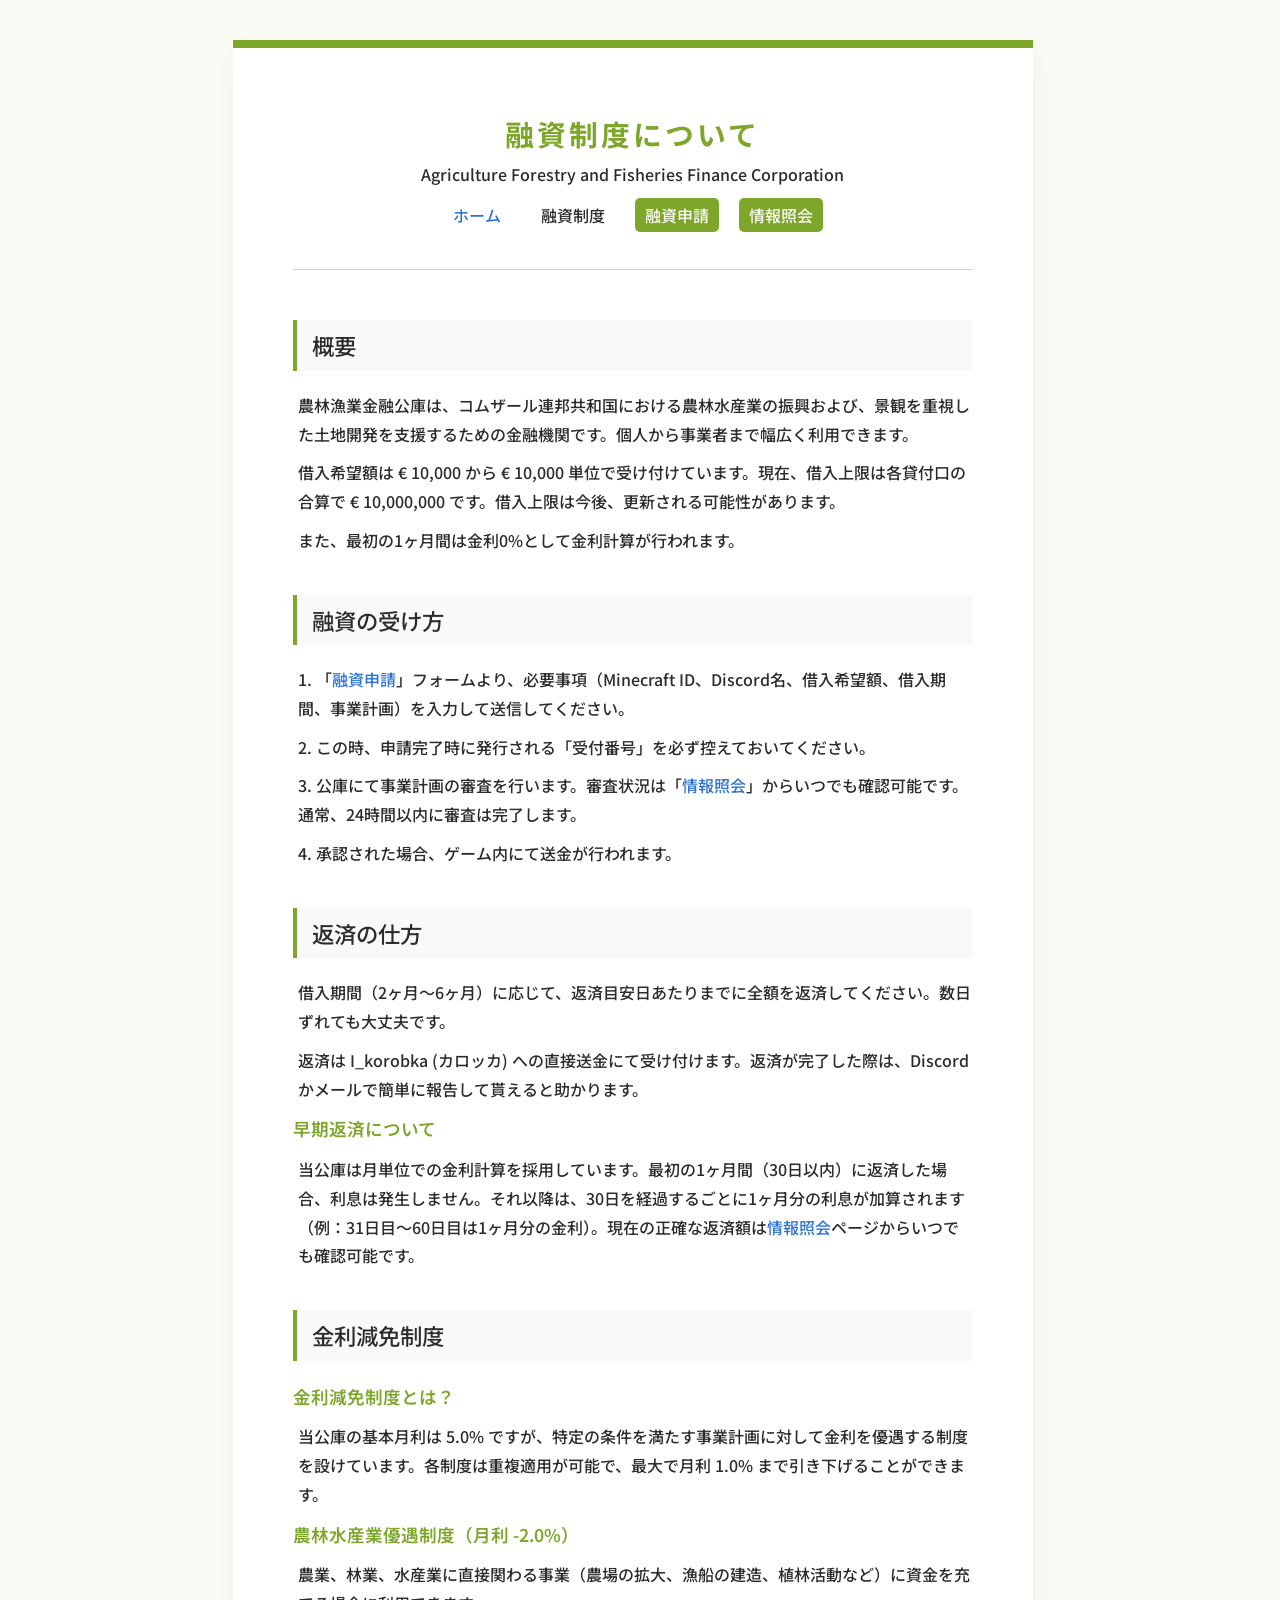
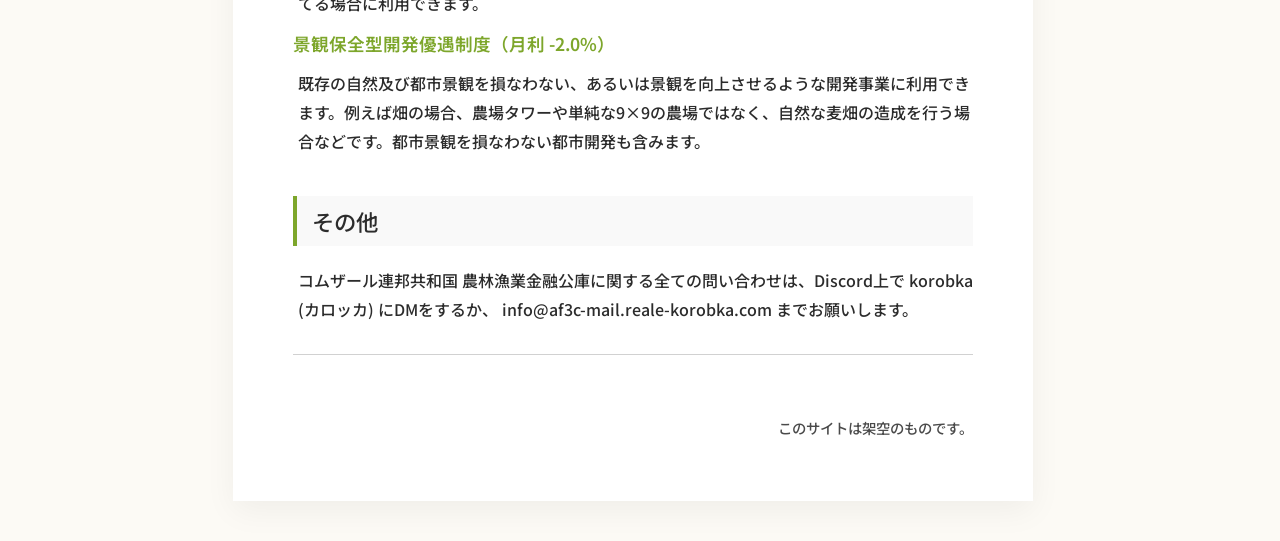
==== commit 0db48cee: "Increase loan cap to €10,000,000 Raise the maximum loan limit from €5,000,000 to €10,000,000. Update" ====
--- a/pages/description.html
+++ b/pages/description.html
@@ -43,7 +43,7 @@
 			<h2>概要</h2>
 			<section>
 				<p>農林漁業金融公庫は、コムザール連邦共和国における農林水産業の振興および、景観を重視した土地開発を支援するための金融機関です。個人から事業者まで幅広く利用できます。</p>
-				<p>借入希望額は € 10,000 から € 10,000 単位で受け付けています。現在、借入上限は各貸付口の合算で € 5,000,000 です。借入上限は今後、更新される可能性があります。</p>
+				<p>借入希望額は € 10,000 から € 10,000 単位で受け付けています。現在、借入上限は各貸付口の合算で € 10,000,000 です。借入上限は今後、更新される可能性があります。</p>
 				<p>また、最初の1ヶ月間は金利0%として金利計算が行われます。</p>
 			</section>
 
--- a/css/style.css
+++ b/css/style.css
@@ -577,6 +577,39 @@
 	color: #5865F2;
 }
 
+.agreement-group {
+	margin-top: 30px;
+	margin-bottom: 25px;
+	padding: 20px;
+	background: #f0f4e8;
+	border: 1px dashed var(--main-green);
+	border-radius: 4px;
+	text-align: center;
+}
+
+.agreement-label {
+	display: inline-flex !important;
+	align-items: center;
+	justify-content: center;
+	gap: 10px;
+	cursor: pointer;
+	font-weight: 700;
+	font-size: 1.05rem;
+	margin-bottom: 0 !important;
+}
+
+.agreement-label input[type="checkbox"] {
+	width: 20px !important;
+	height: 20px !important;
+	margin: 0;
+	cursor: pointer;
+}
+
+.show-errors .agreement-label input:invalid {
+	outline: 2px solid var(--danger-color);
+	outline-offset: 2px;
+}
+
 /*
 .####.##....##..#######..##.....##.####.########..##....##
 ..##..###...##.##.....##.##.....##..##..##.....##..##..##.
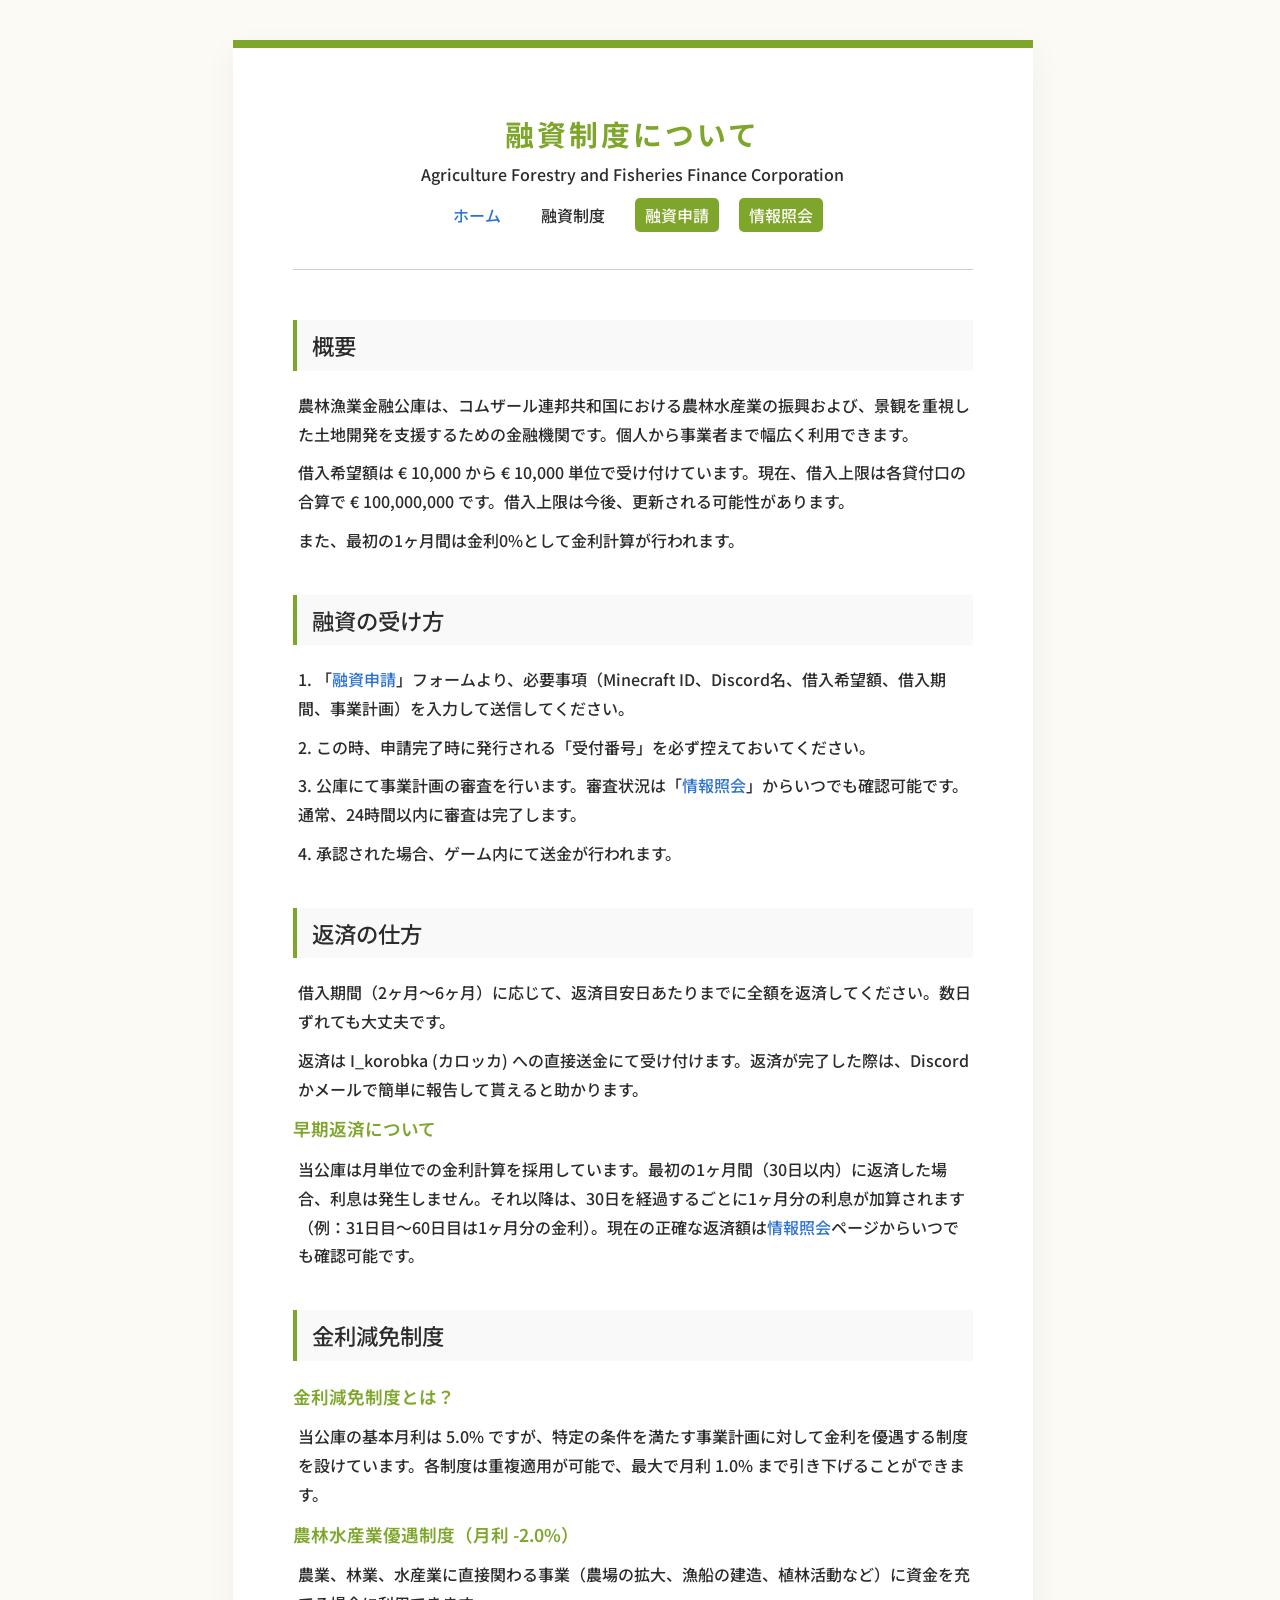
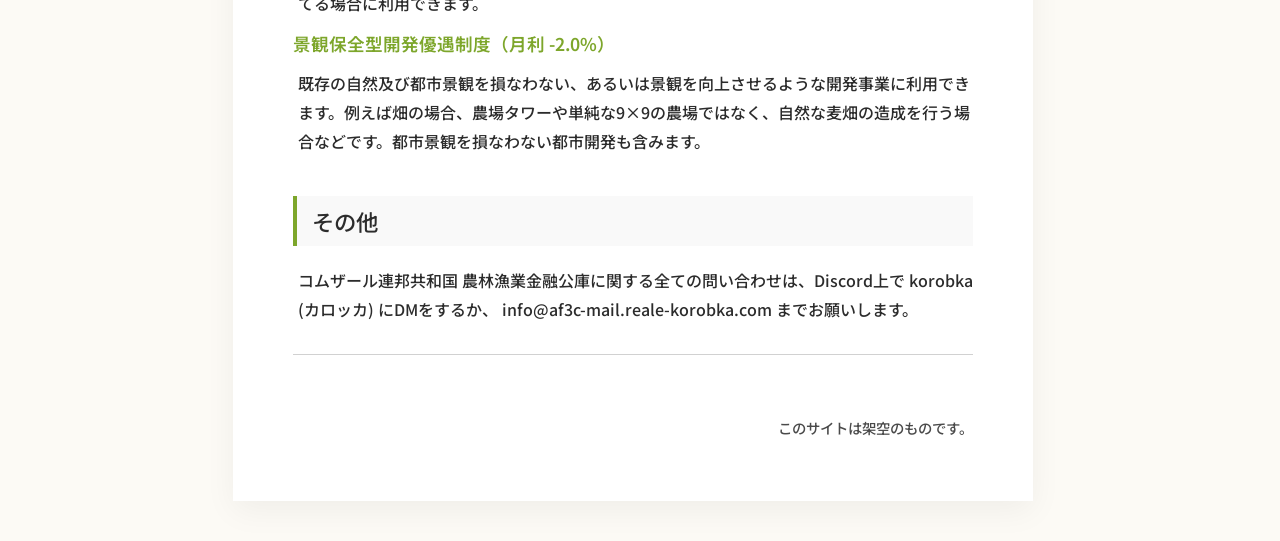
==== commit d0763c91: "Increase loan cap to €100,000,000 Raise the maximum loan limit from €10,000,000 to €100,000,000. Upd" ====
--- a/pages/description.html
+++ b/pages/description.html
@@ -43,7 +43,7 @@
 			<h2>概要</h2>
 			<section>
 				<p>農林漁業金融公庫は、コムザール連邦共和国における農林水産業の振興および、景観を重視した土地開発を支援するための金融機関です。個人から事業者まで幅広く利用できます。</p>
-				<p>借入希望額は € 10,000 から € 10,000 単位で受け付けています。現在、借入上限は各貸付口の合算で € 10,000,000 です。借入上限は今後、更新される可能性があります。</p>
+				<p>借入希望額は € 10,000 から € 10,000 単位で受け付けています。現在、借入上限は各貸付口の合算で € 100,000,000 です。借入上限は今後、更新される可能性があります。</p>
 				<p>また、最初の1ヶ月間は金利0%として金利計算が行われます。</p>
 			</section>
 
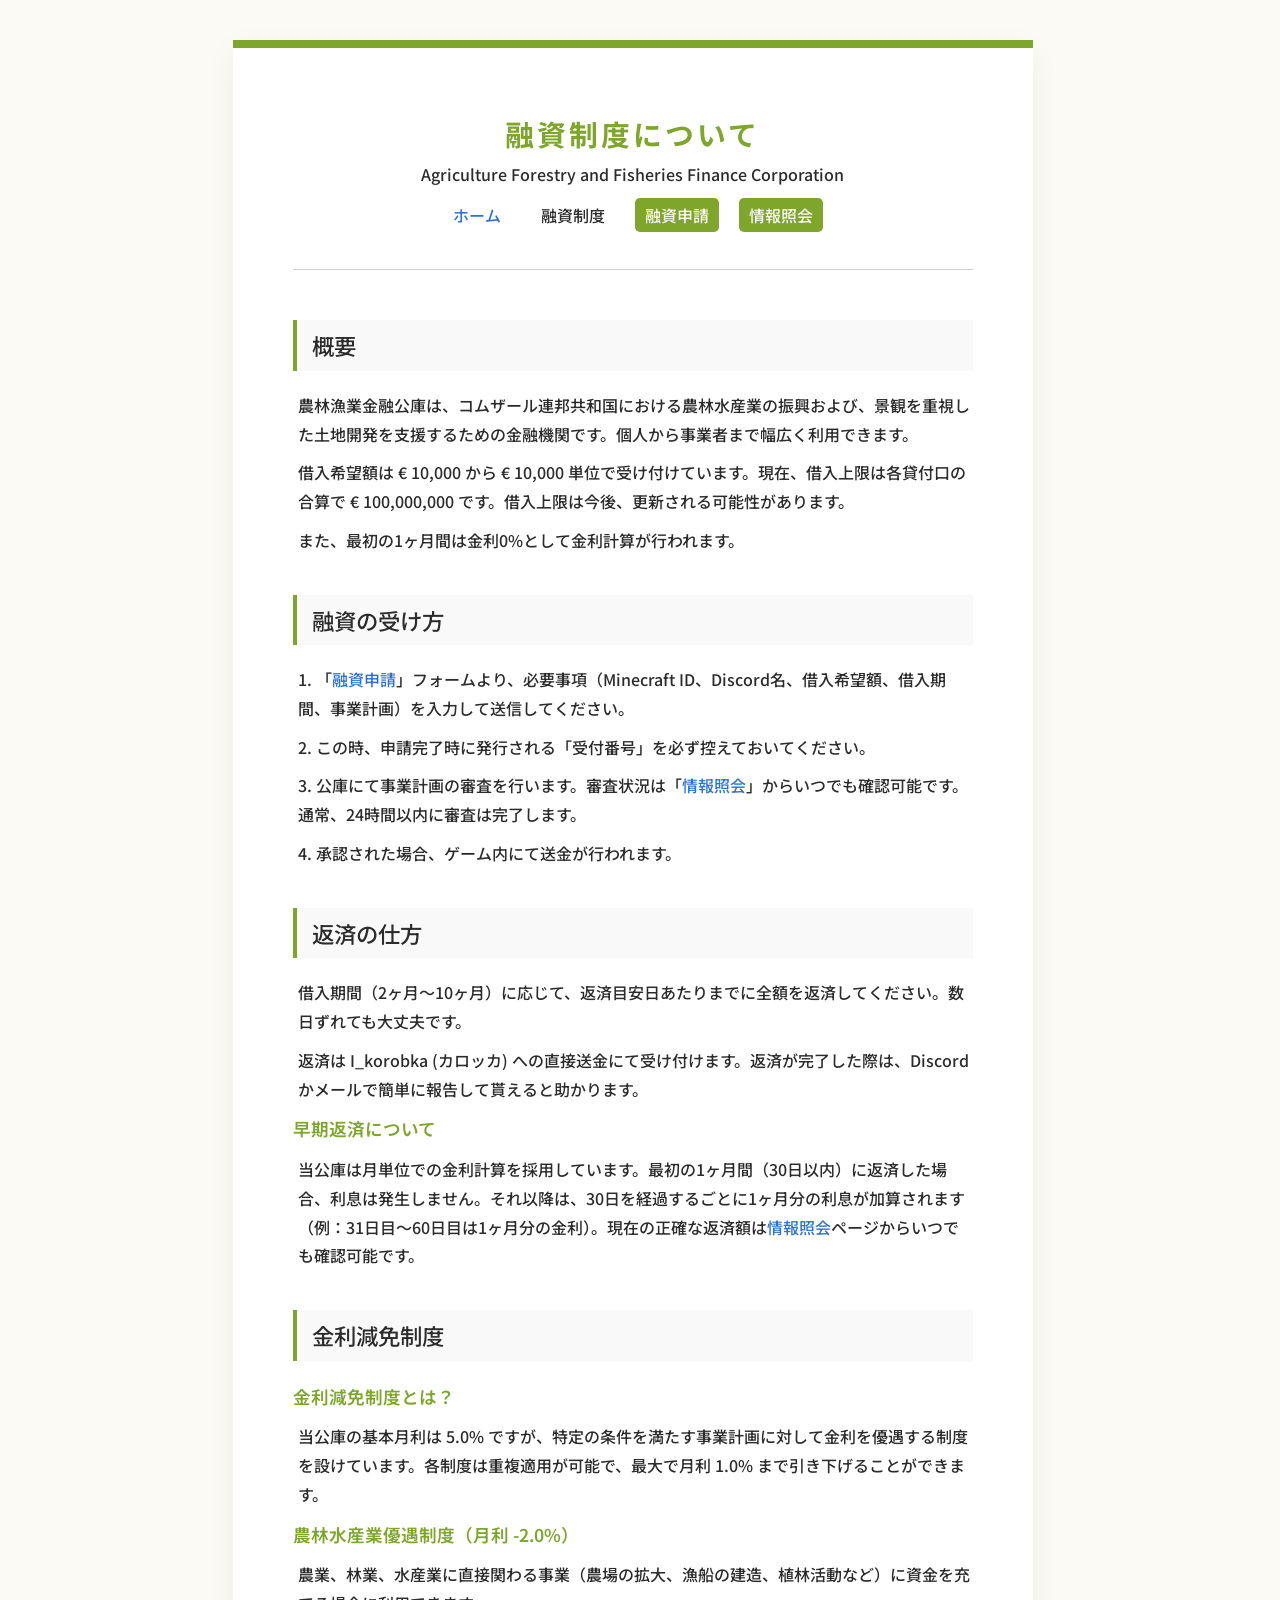
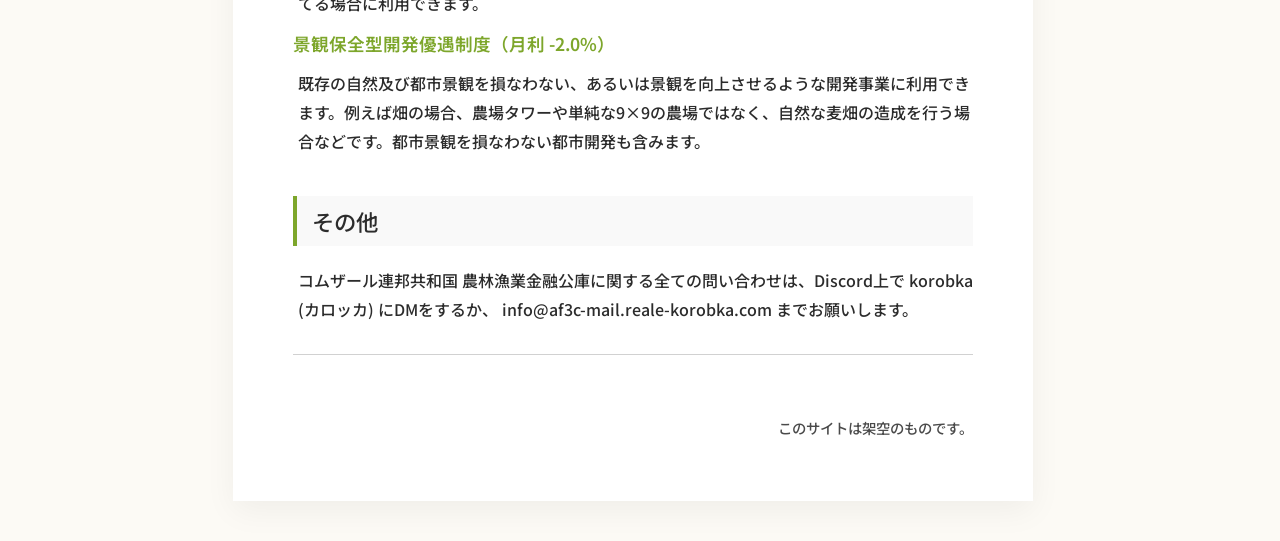
==== commit 9be30a8f: "10" ====
--- a/pages/description.html
+++ b/pages/description.html
@@ -57,7 +57,7 @@
 
 			<h2>返済の仕方</h2>
 			<section>
-				<p>借入期間（2ヶ月〜6ヶ月）に応じて、返済目安日あたりまでに全額を返済してください。数日ずれても大丈夫です。</p>
+				<p>借入期間（2ヶ月〜10ヶ月）に応じて、返済目安日あたりまでに全額を返済してください。数日ずれても大丈夫です。</p>
 				<p>返済は I_korobka (カロッカ) への直接送金にて受け付けます。返済が完了した際は、Discordかメールで簡単に報告して貰えると助かります。</p>
 			</section>
 			<section>
